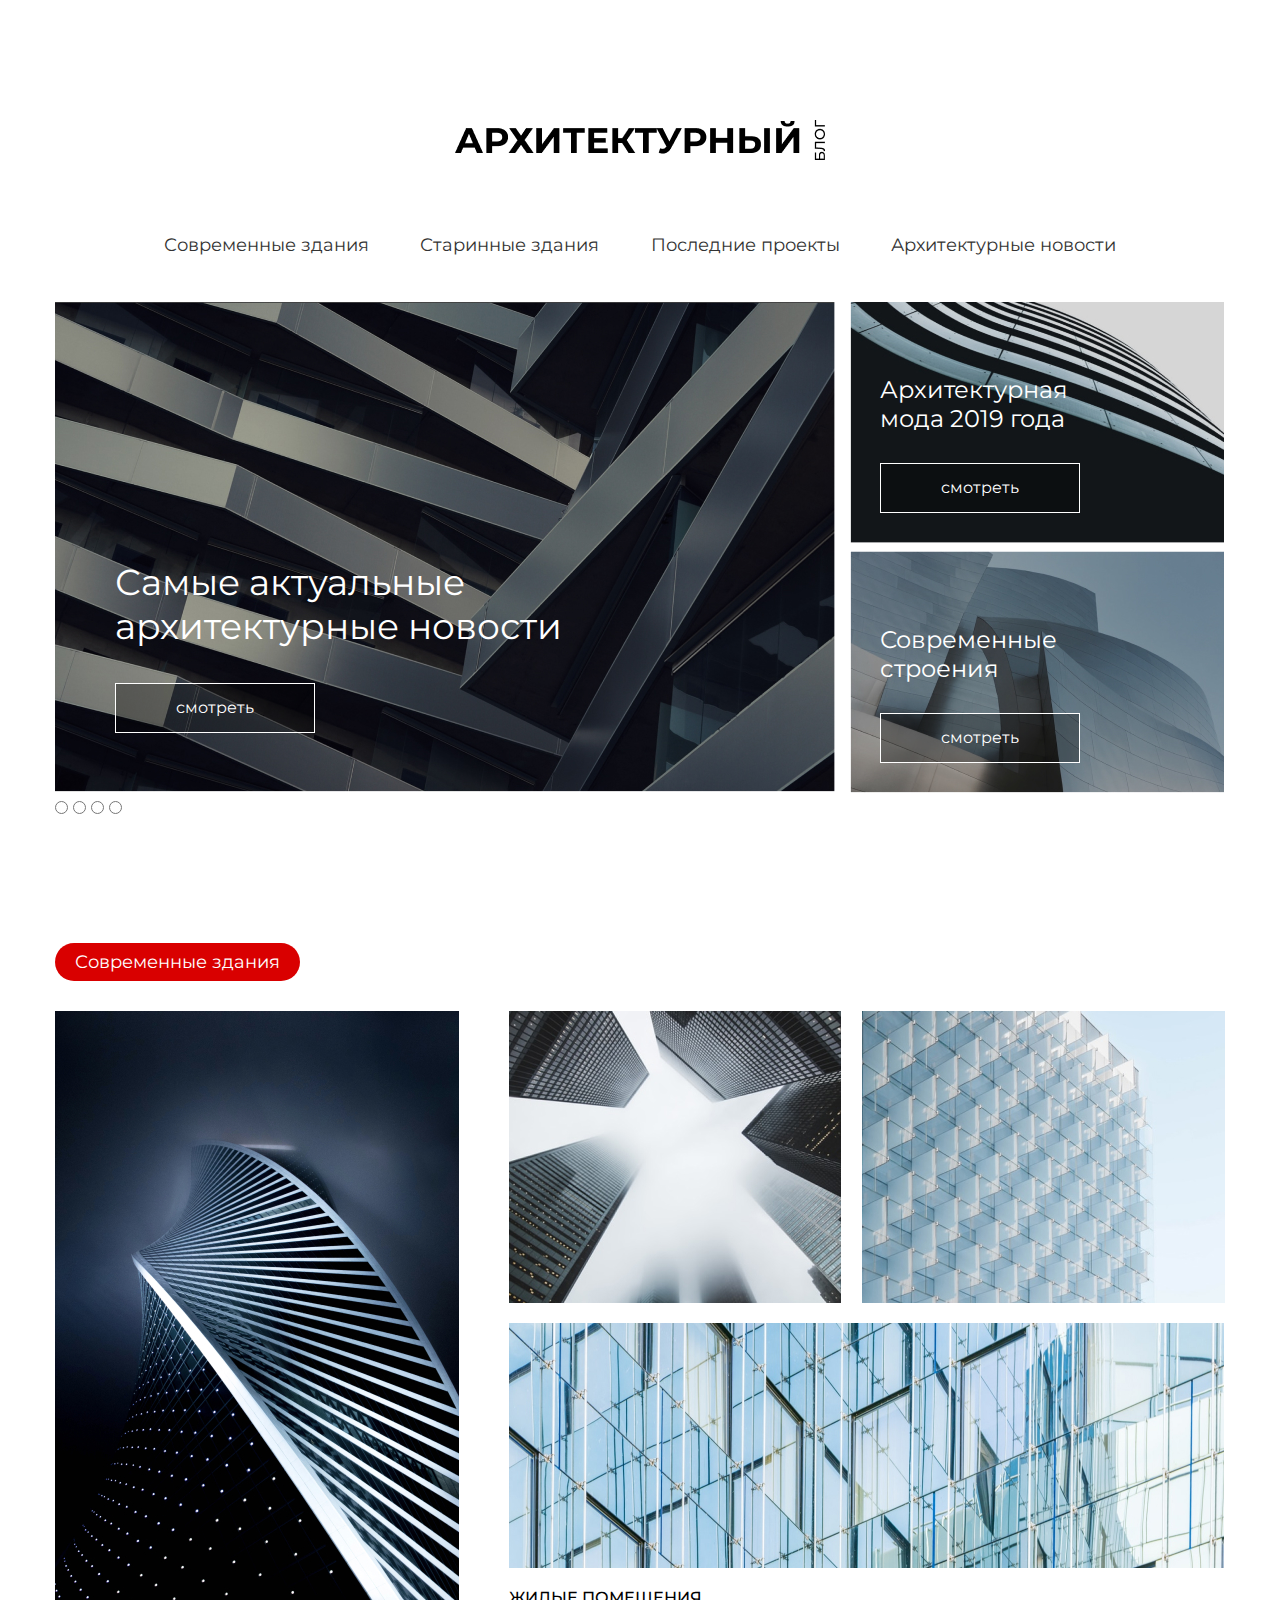
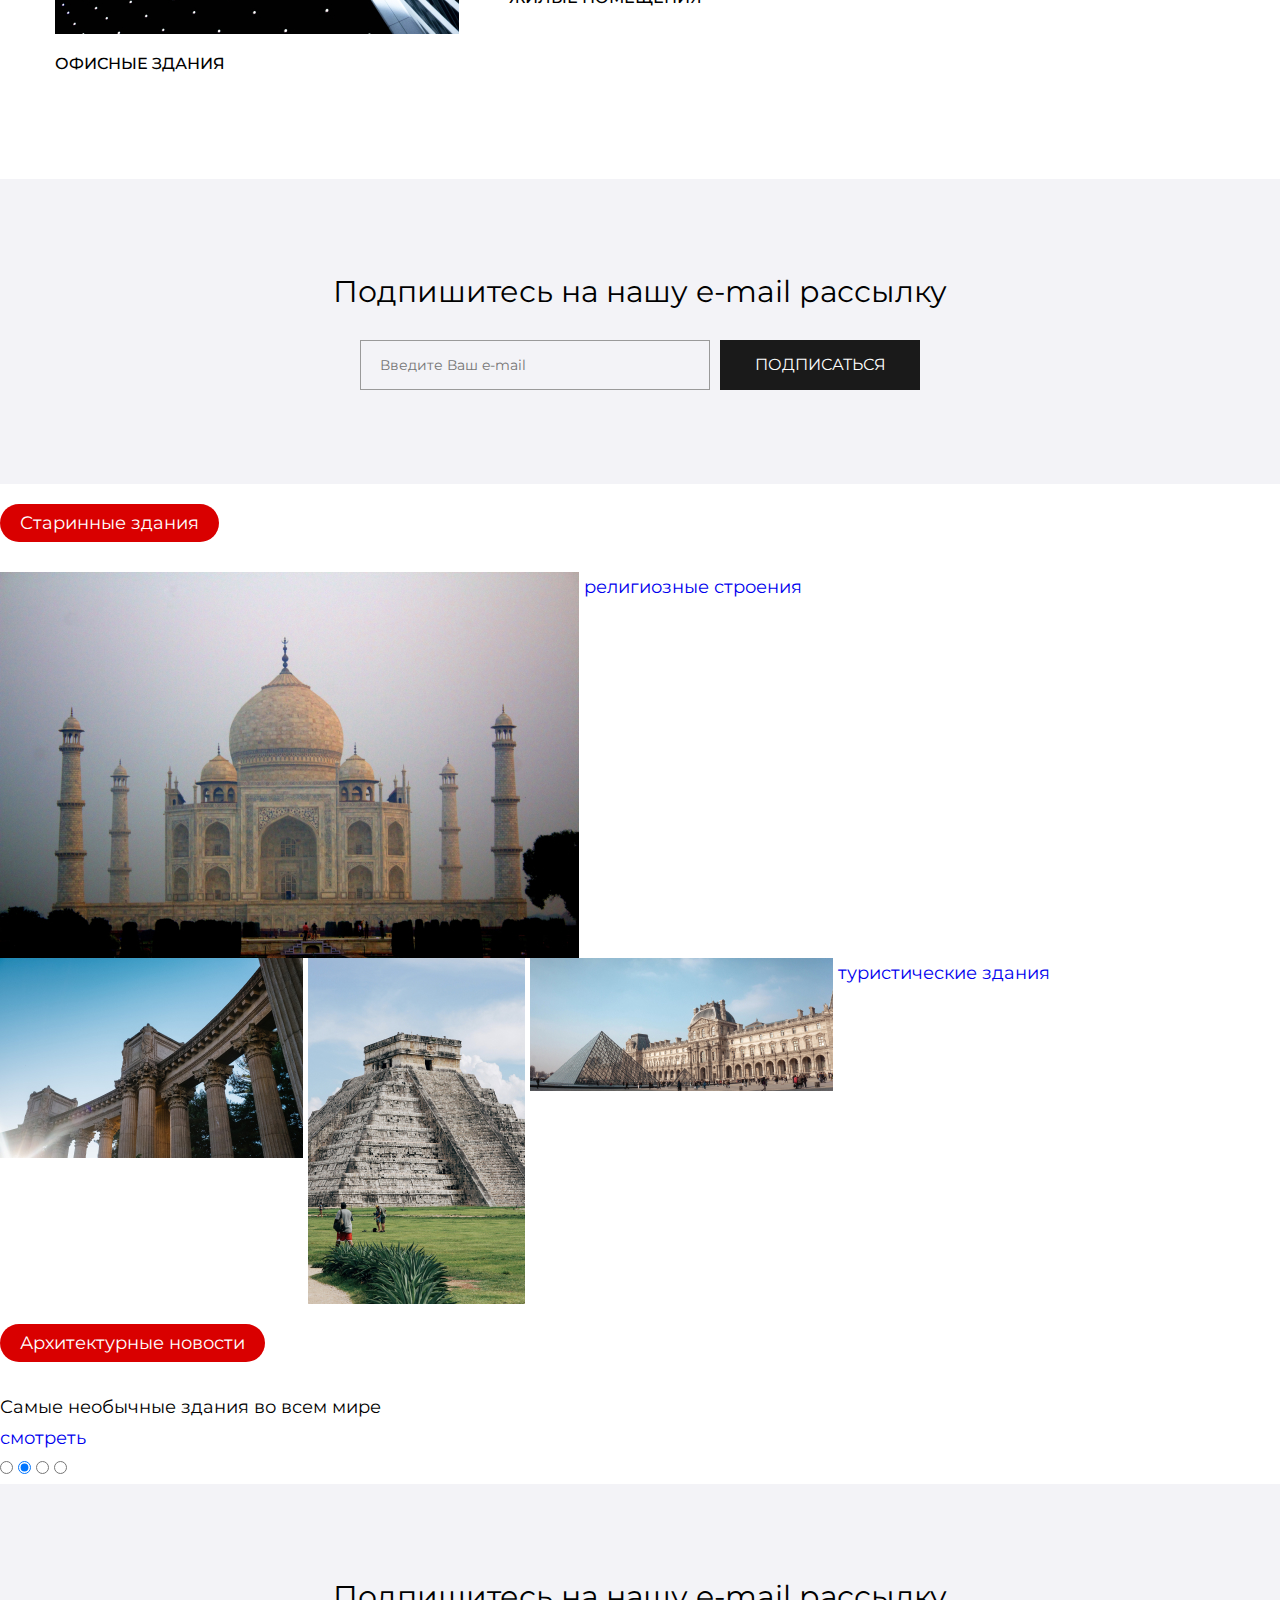
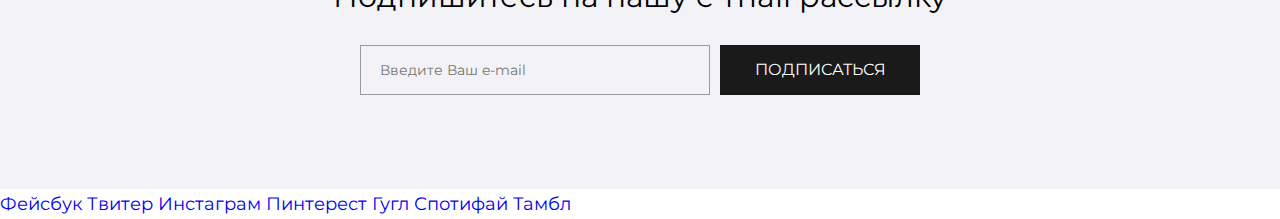
==== index.html @ 6c409c07 "Начало верстки макета" ====
<!DOCTYPE html>
<html lang="ru">

<head>
  <meta charset="UTF-8">
  <meta name="viewport" content="width=device-width, initial-scale=1.0">
  <link rel="stylesheet" href="css/style.css">
  <title>Архитектурный блог</title>
</head>

<body>
  <header class="page-header">
<div class="container1">
  <div class="page-header__rows">
    <a href="index.html" class="logo">
      <img src="img/main/Vector.png" width="370" height="40" alt="Логотип">
    </a>
    <nav class="main-nav">
      <ul class="main-nav__list">
        <li class="main-nav__item"><a href="#">Современные здания</a></li>
        <li class="main-nav__item"><a href="#">Старинные здания</a></li>
        <li class="main-nav__item"><a href="#">Последние проекты</a></li>
        <li class="main-nav__item"><a href="architect_news.html">Архитектурные новости</a></li>
      </ul>
    </nav>
  </div>
</div>  </header>

  <main>
    <h1 class="visually-hidden">Архитектурный блог</h1>
    <section class="introduction">
      <div class="container2">
        <h2 class="visually-hidden">Введение</h2>
        <div class="intr__row">
          <div class="intr-content__big">
            <img src="img/main/Bitmap.jpg" alt="Здание">
            <p>Самые актуальные архитектурные новости</p>
            <a href="#" class="btn">смотреть</a>
          </div>
          <div class="intr-content__small">
            <div class="intr-content__item">
              <img src="img/main/Bitmap (1).jpg" alt="Здание">
              <p>Архитектурная мода 2019 года</p>
              <a href="#" class="btn">смотреть</a>
            </div>
            <div class="intr-content__item">
              <img src="img/main/Bitmap (2).jpg" alt="Здание">
              <p>Современные строения </p>
              <a href="#" class="btn">смотреть</a>
            </div>
          </div>
        </div>
        <div class="slider">
          <input type="radio" name="point" id="slide1">
          <input type="radio" name="point" id="slide2" checked>
          <input type="radio" name="point" id="slide3">
          <input type="radio" name="point" id="slide4">
        </div>
      </div>
    </section>

    <section class="Modern-buildings">
      <div class="container2">
        <h2 class="red-heading">Современные здания</h2>
        <div class="Modern-buildings__row">
          <div class="Modern-buildings__office">
            <img src="img/main/sasha-yudaev-FOYsU4uQqqM-unsplash 1.jpg" alt="Здание">
            <a href="#">офисные здания</a>
          </div>
          <div class="Modern-buildings__residential">
            <div class="Modern-buildings__top">
              <img src="img/main/yann-allegre-v1jO6pN45_4-unsplash 1.jpg" alt="Здание">
              <img src="img/main/jude-beck-sPuSvj2g_C8-unsplash 1.jpg" alt="Здание">
            </div>
            <div class="Modern-buildings__bottom">
              <img src="img/main/mark-boss-Xf2kJBZ2aJA-unsplash 1.jpg" alt="Здание">
              <a href="#">жилые помещения</a>
            </div>
          </div>
        </div>
      </div>
    </section>

<section class="form-mailing">
  <form class="form" id="form" action="#">
    <h2 class="visually-hidden">Форма подписки</h2>
    <div class="form__group">
      <label for="formEmail" class="form__label">Подпишитесь на нашу e-mail рассылку</label>
      <input id="formEmail" type="text" name="email" class="form__input" placeholder="Введите Ваш e-mail">
      <button class="form__button" type="submit">подписаться</button>
    </div>
  </form>
</section>

    <section class="Old-build">
      <h2 class="red-heading">Старинные здания</h2>
      <div class="office-build">
        <img src="img/main/krishna-moorthy-d-SPvxAdwoUzw-unsplash 1.jpg" width="579" height="386" alt="Здание">
        <a href="#">религиозные строения</a>
      </div>
      <div class="residential">
        <img src="img/main/ashim-d-silva-_4HhZOUEwmw-unsplash 1.jpg" width="303" height="200" alt="Здание">
        <img src="img/main/filip-gielda-VPavA7BBxK0-unsplash 1.jpg" width="217" height="346" alt="Здание">
        <img src="img/main/yeo-khee-hyZ8ln856Ag-unsplash 1.jpg" width="303" height="133" alt="Здание">
        <a href="#">туристические здания</a>
      </div>
    </section>

    <section class="news">
      <h2 class="red-heading">Архитектурные новости</h2>
      <div>
        <p>Самые необычные здания <span>во всем мире</span></p>
        <a href="#">смотреть</a>
      </div>
      <div class="slider">
        <input type="radio" name="point" id="slide1">
        <input type="radio" name="point" id="slide2" checked>
        <input type="radio" name="point" id="slide3">
        <input type="radio" name="point" id="slide4">
      </div>
    </section>

<section class="form-mailing">
  <form class="form" id="form" action="#">
    <h2 class="visually-hidden">Форма подписки</h2>
    <div class="form__group">
      <label for="formEmail" class="form__label">Подпишитесь на нашу e-mail рассылку</label>
      <input id="formEmail" type="text" name="email" class="form__input" placeholder="Введите Ваш e-mail">
      <button class="form__button" type="submit">подписаться</button>
    </div>
  </form>
</section>
  </main>

    <footer>
      <div class="footer-social">
        <a class="social-btn social-btn-in" href="#">Фейсбук</a>
        <a class="social-btn social-btn-fb" href="#">Твитер</a>
        <a class="social-btn social-btn-vk" href="#">Инстаграм</a>
        <a class="social-btn social-btn-in" href="#">Пинтерест</a>
        <a class="social-btn social-btn-fb" href="#">Гугл</a>
        <a class="social-btn social-btn-vk" href="#">Спотифай</a>
        <a class="social-btn social-btn-in" href="#">Тамбл</a>
      </div>
    </footer></body>

</html>
---- css/style.css ----
@import url("https://fonts.googleapis.com/css2?family=Montserrat:wght@300;400;500;600;700&display=swap");
* {
  padding: 0;
  margin: 0;
  border: 0; }

*, *:before, *:after {
  -webkit-box-sizing: border-box;
  box-sizing: border-box; }

:focus, :active {
  outline: none; }

a:focus, a:active {
  outline: none; }

nav, footer, header, aside {
  display: block; }

html, body {
  height: 100%;
  width: 100%;
  font-size: 100%;
  line-height: 1;
  font-size: 14px;
  -ms-text-size-adjust: 100%;
  -moz-text-size-adjust: 100%;
  -webkit-text-size-adjust: 100%; }

input, button, textarea {
  font-family: inherit; }

input::-ms-clear {
  display: none; }

button {
  cursor: pointer; }

button::-moz-focus-inner {
  padding: 0;
  border: 0; }

a, a:visited {
  text-decoration: none; }

a:hover {
  text-decoration: none; }

ul li {
  list-style: none; }

img {
  vertical-align: top; }

h1, h2, h3, h4, h5, h6 {
  font-size: inherit;
  font-weight: 400; }

body {
  min-width: 1220px;
  font-size: 18px;
  line-height: 170%;
  font-family: "Montserrat", sans-serif;
  color: #000; }

.container1 {
  width: 952px;
  margin: 0 auto; }

.container2 {
  width: 1170px;
  margin: 0 auto; }

.visually-hidden {
  position: absolute;
  width: 1px;
  height: 1px;
  margin: -1px;
  padding: 0;
  overflow: hidden;
  border: 0;
  clip: rect(0 0 0 0); }

.btn {
  display: -webkit-box;
  display: -ms-flexbox;
  display: flex;
  text-align: center;
  -webkit-box-pack: center;
      -ms-flex-pack: center;
          justify-content: center;
  -webkit-box-align: center;
      -ms-flex-align: center;
          align-items: center;
  font-size: 16px;
  font-weight: 400;
  line-height: 19.5px;
  border: 1px solid white;
  height: 50px;
  width: 200px;
  background-color: rgba(0, 0, 0, 0.3);
  color: white;
  -webkit-transition: 0.2s;
  transition: 0.2s; }

.btn:hover {
  background-color: rgba(0, 0, 0, 0.8);
  font-size: 17px; }

.red-heading {
  display: -webkit-inline-box;
  display: -ms-inline-flexbox;
  display: inline-flex;
  text-align: center;
  -webkit-box-pack: center;
      -ms-flex-pack: center;
          justify-content: center;
  -webkit-box-align: center;
      -ms-flex-align: center;
          align-items: center;
  padding: 0 20px 0 20px;
  margin: 20px 0 30px 0;
  border-radius: 19px;
  height: 38px;
  min-width: 200px;
  background-color: #d90000;
  font-size: 18px;
  line-height: 22px;
  color: #fff; }

.page-header {
  padding: 120px 0 40px 0; }
  .page-header .page-header__rows {
    display: -webkit-box;
    display: -ms-flexbox;
    display: flex;
    -webkit-box-orient: vertical;
    -webkit-box-direction: normal;
        -ms-flex-direction: column;
            flex-direction: column; }
  .page-header .logo {
    -ms-flex-item-align: center;
        -ms-grid-row-align: center;
        align-self: center;
    margin: 0 0 70px 0; }
  .page-header .main-nav__list {
    display: -webkit-box;
    display: -ms-flexbox;
    display: flex;
    -webkit-box-pack: justify;
        -ms-flex-pack: justify;
            justify-content: space-between;
    -ms-flex-wrap: wrap;
        flex-wrap: wrap; }
  .page-header .main-nav__item {
    border-bottom: 1px solid white; }
    .page-header .main-nav__item a {
      font-size: 18px;
      line-height: 22px;
      font-weight: 400;
      color: #333; }
    .page-header .main-nav__item:hover {
      border-bottom: 1px solid red; }

.introduction {
  padding: 0 0 100px 0; }
  .introduction .intr__row {
    display: -webkit-box;
    display: -ms-flexbox;
    display: flex;
    -webkit-box-pack: justify;
        -ms-flex-pack: justify;
            justify-content: space-between; }
  .introduction .intr-content__big {
    position: relative; }
    .introduction .intr-content__big a,
    .introduction .intr-content__big p {
      position: absolute; }
    .introduction .intr-content__big p {
      max-width: 623px;
      font-size: 36px;
      line-height: 44px;
      color: white;
      bottom: 145px;
      left: 60px; }
    .introduction .intr-content__big a {
      bottom: 60px;
      left: 60px; }
  .introduction .intr-content__small .intr-content__item {
    position: relative; }
    .introduction .intr-content__small .intr-content__item a,
    .introduction .intr-content__small .intr-content__item p {
      position: absolute; }
    .introduction .intr-content__small .intr-content__item p {
      max-width: 243px;
      font-size: 24px;
      line-height: 29px;
      color: white;
      bottom: 110px;
      left: 30px; }
    .introduction .intr-content__small .intr-content__item a {
      bottom: 30px;
      left: 30px; }
  .introduction .intr-content__small .intr-content__item:first-child {
    margin-bottom: 8.3px; }

.Modern-buildings {
  padding-bottom: 100px; }
  .Modern-buildings a {
    display: inline-block;
    text-transform: uppercase;
    font-size: 16px;
    font-weight: 500;
    line-height: 19.5px;
    color: #000;
    margin-top: 20px; }
  .Modern-buildings a:hover {
    border-bottom: 1px solid red; }
  .Modern-buildings__row {
    display: -webkit-box;
    display: -ms-flexbox;
    display: flex;
    -webkit-box-pack: justify;
        -ms-flex-pack: justify;
            justify-content: space-between; }
  .Modern-buildings__top {
    display: -webkit-box;
    display: -ms-flexbox;
    display: flex;
    -webkit-box-pack: justify;
        -ms-flex-pack: justify;
            justify-content: space-between;
    margin: 0 0 20px 0; }

.form-mailing {
  padding: 94px 0;
  background-color: #f3f3f7; }
  .form-mailing .form {
    max-width: 800px;
    margin: 0px auto; }
    .form-mailing .form__group {
      display: -webkit-box;
      display: -ms-flexbox;
      display: flex;
      -webkit-box-pack: center;
          -ms-flex-pack: center;
              justify-content: center;
      -ms-flex-wrap: wrap;
          flex-wrap: wrap; }
    .form-mailing .form__label {
      font-size: 30px;
      line-height: 37px;
      margin: 0 0 30px 0; }
    .form-mailing .form__input {
      border: 1px solid #9a9a9a;
      background-color: #f3f3f7;
      width: 350px;
      height: 50px;
      margin-right: 10px;
      padding: 0 0 0 19px;
      font-size: 14px;
      line-height: 20px;
      color: #9a9a9a; }
    .form-mailing .form__button {
      display: -webkit-box;
      display: -ms-flexbox;
      display: flex;
      text-align: center;
      -webkit-box-pack: center;
          -ms-flex-pack: center;
              justify-content: center;
      -webkit-box-align: center;
          -ms-flex-align: center;
              align-items: center;
      font-size: 16px;
      font-weight: 400;
      line-height: 20px;
      text-transform: uppercase;
      height: 50px;
      width: 200px;
      background-color: #1a1a1a;
      color: white;
      -webkit-transition: 0.2s;
      transition: 0.2s; }
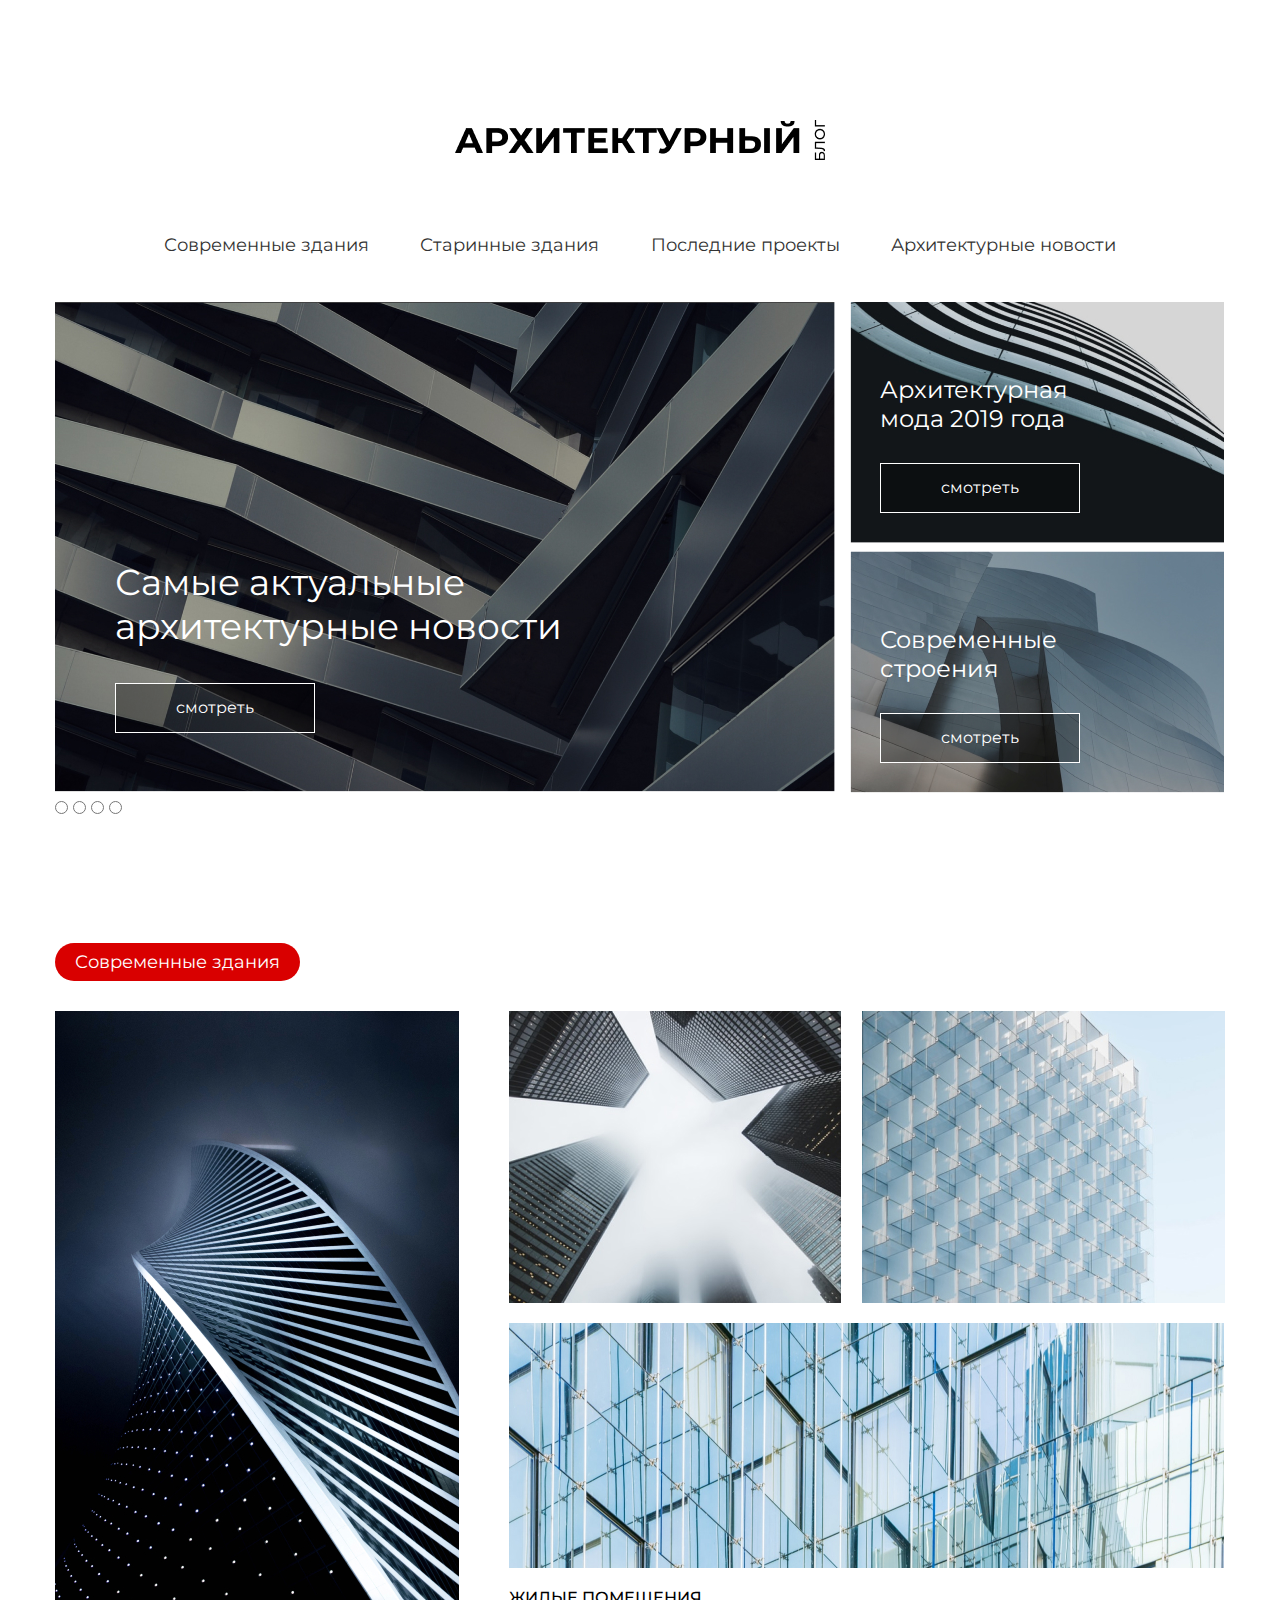
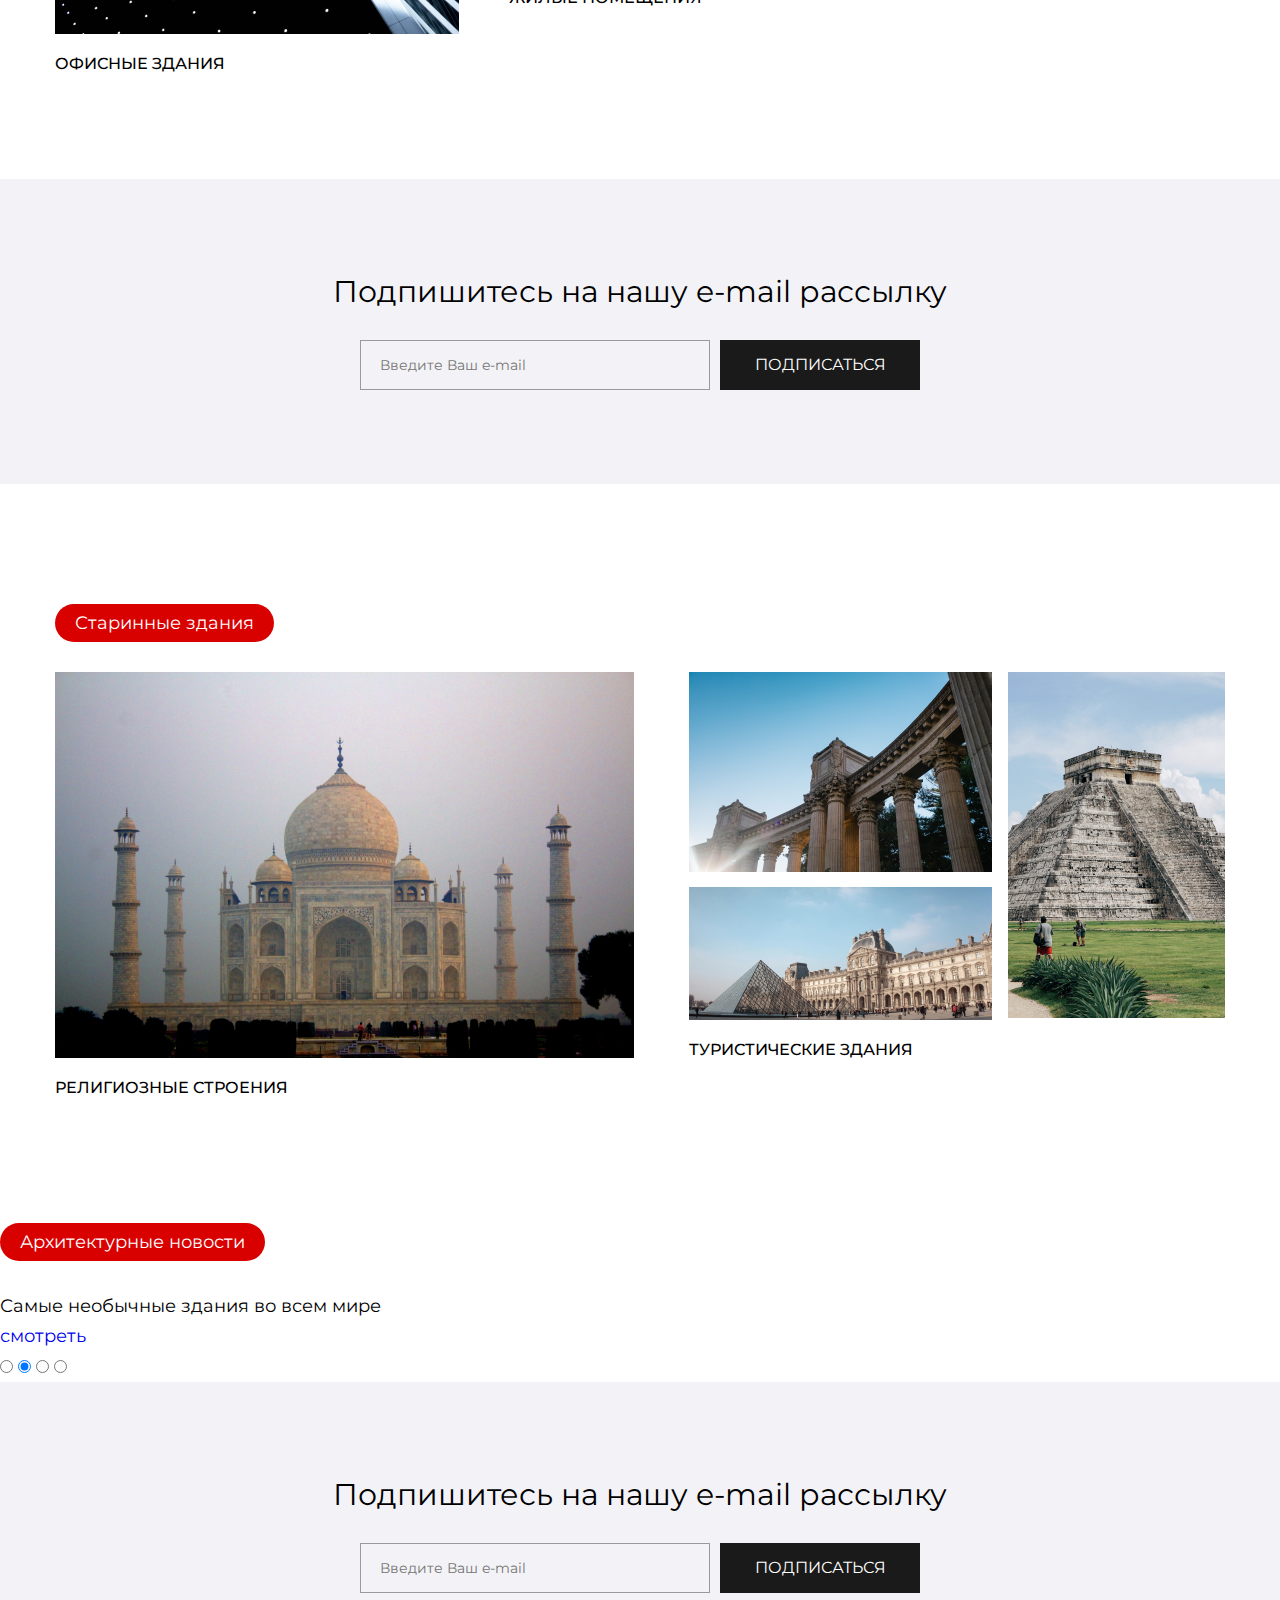
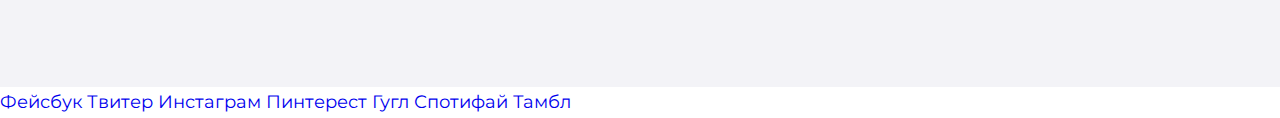
==== commit 5e039a01: "добавил стили блоку old-buildings" ====
--- a/index.html
+++ b/index.html
@@ -93,16 +93,24 @@
 </section>
 
     <section class="Old-build">
-      <h2 class="red-heading">Старинные здания</h2>
-      <div class="office-build">
-        <img src="img/main/krishna-moorthy-d-SPvxAdwoUzw-unsplash 1.jpg" width="579" height="386" alt="Здание">
-        <a href="#">религиозные строения</a>
-      </div>
-      <div class="residential">
-        <img src="img/main/ashim-d-silva-_4HhZOUEwmw-unsplash 1.jpg" width="303" height="200" alt="Здание">
-        <img src="img/main/filip-gielda-VPavA7BBxK0-unsplash 1.jpg" width="217" height="346" alt="Здание">
-        <img src="img/main/yeo-khee-hyZ8ln856Ag-unsplash 1.jpg" width="303" height="133" alt="Здание">
-        <a href="#">туристические здания</a>
+      <div class="container2">
+        <h2 class="red-heading">Старинные здания</h2>
+        <div class="Old-build__row">
+          <div class="Old-build__religious">
+            <img src="img/main/krishna-moorthy-d-SPvxAdwoUzw-unsplash 1.jpg" alt="Здание">
+            <a href="#">религиозные строения</a>
+          </div>
+          <div class="Old-build__tourist">
+            <div class="Old-build__left">
+              <img src="img/main/ashim-d-silva-_4HhZOUEwmw-unsplash 1.jpg" alt="Здание">
+              <img src="img/main/yeo-khee-hyZ8ln856Ag-unsplash 1.jpg" alt="Здание">
+              <a href="#">туристические здания</a>
+            </div>
+            <div class="Old-build__right">
+              <img src="img/main/filip-gielda-VPavA7BBxK0-unsplash 1.jpg" alt="Здание">
+            </div>
+          </div>
+        </div>
       </div>
     </section>
 
--- a/css/style.css
+++ b/css/style.css
@@ -231,6 +231,37 @@
         -ms-flex-pack: justify;
             justify-content: space-between;
     margin: 0 0 20px 0; }
+
+.Old-build {
+  padding: 100px 0 100px 0; }
+  .Old-build a {
+    display: inline-block;
+    text-transform: uppercase;
+    font-size: 16px;
+    font-weight: 500;
+    line-height: 19.5px;
+    color: #000;
+    margin-top: 20px; }
+  .Old-build a:hover {
+    border-bottom: 1px solid red; }
+  .Old-build__row {
+    display: -webkit-box;
+    display: -ms-flexbox;
+    display: flex;
+    -webkit-box-pack: justify;
+        -ms-flex-pack: justify;
+            justify-content: space-between; }
+  .Old-build__religious {
+    margin-right: 55px; }
+  .Old-build__tourist {
+    display: -webkit-box;
+    display: -ms-flexbox;
+    display: flex;
+    -webkit-box-pack: justify;
+        -ms-flex-pack: justify;
+            justify-content: space-between; }
+  .Old-build__left img:first-child {
+    margin: 0 0 15px 0; }
 
 .form-mailing {
   padding: 94px 0;
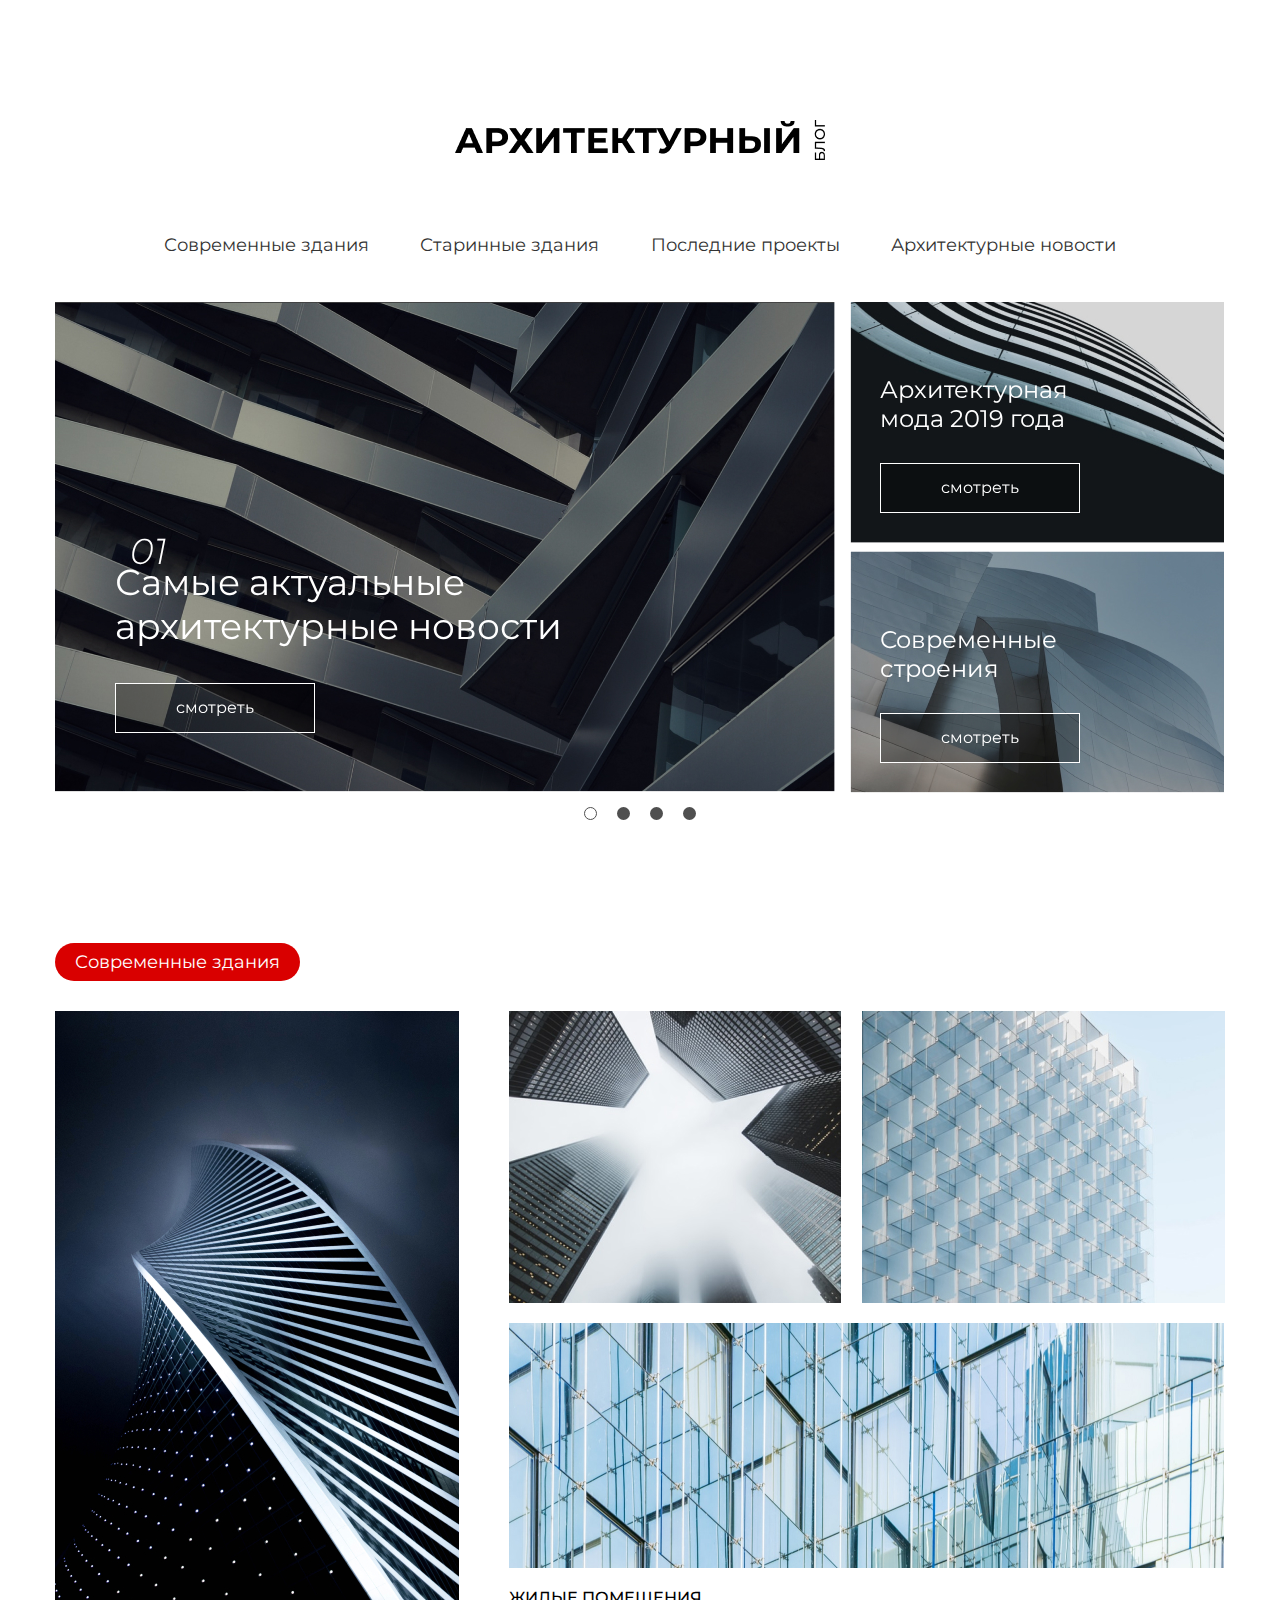
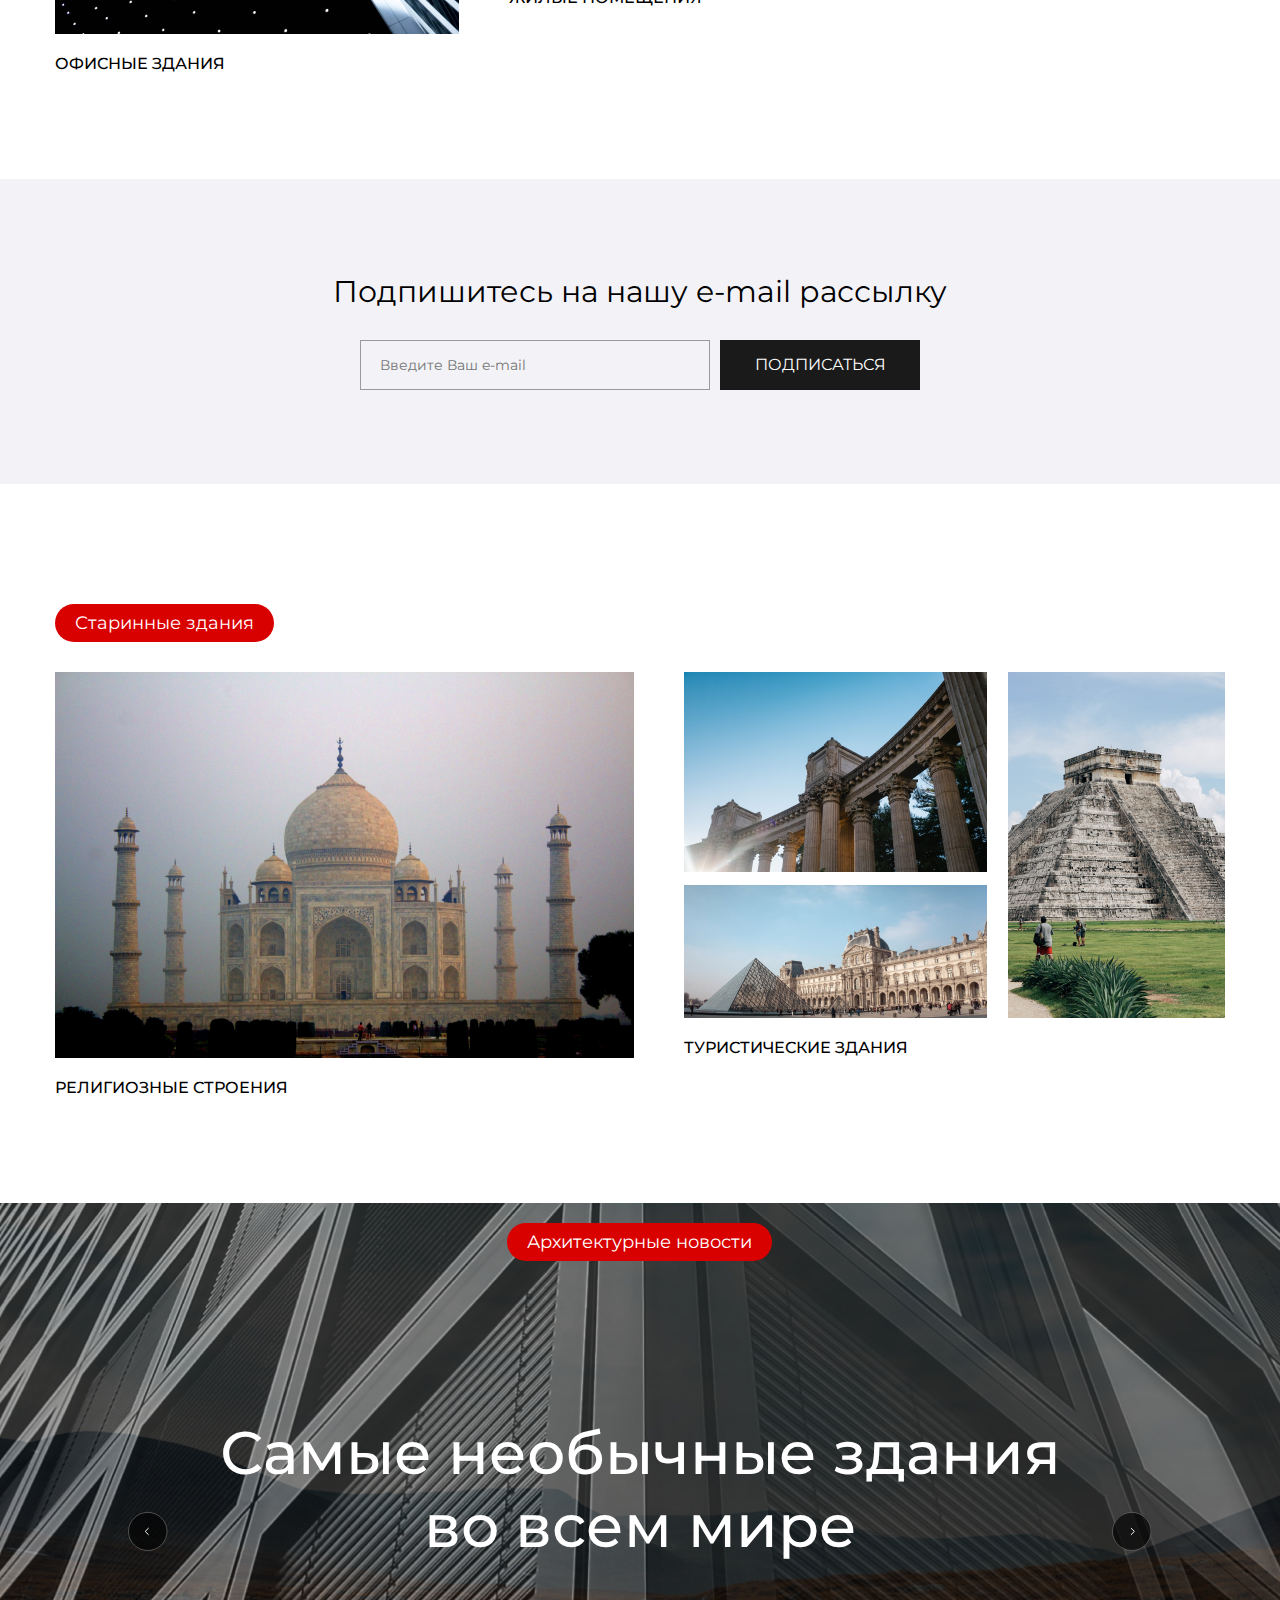
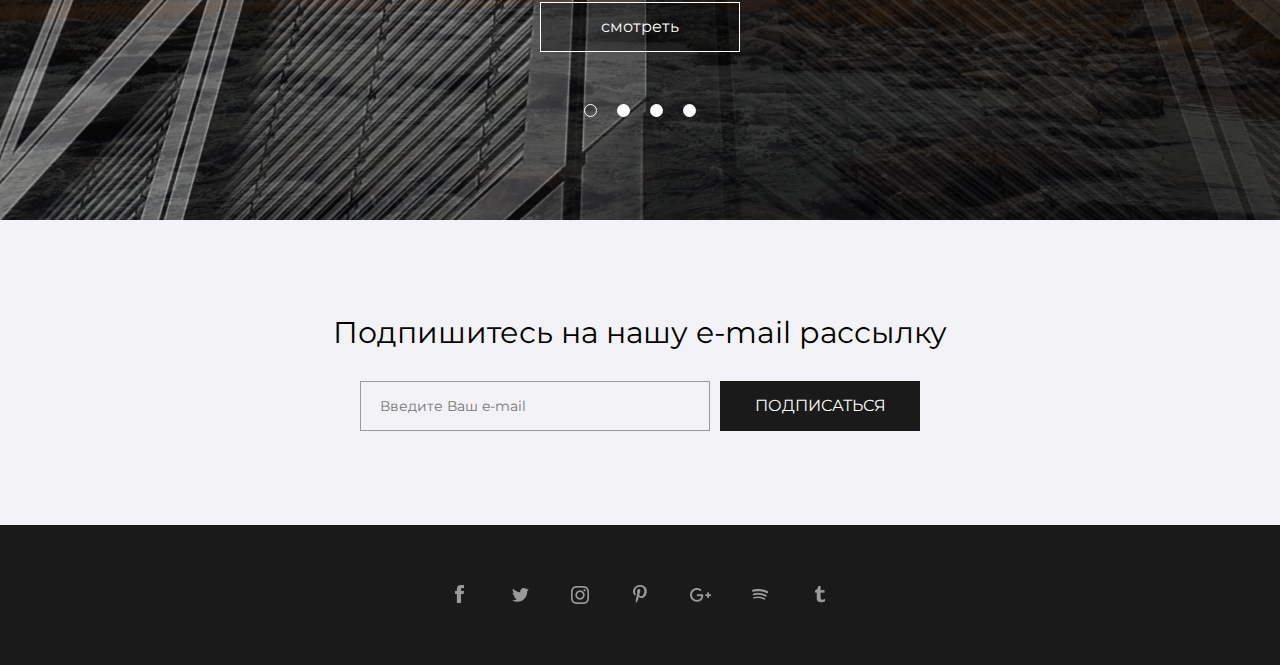
==== commit 9940b76f: "Доделал главную страницу, подключил слайдер" ====
--- a/index.html
+++ b/index.html
@@ -31,32 +31,102 @@
     <section class="introduction">
       <div class="container2">
         <h2 class="visually-hidden">Введение</h2>
-        <div class="intr__row">
-          <div class="intr-content__big">
-            <img src="img/main/Bitmap.jpg" alt="Здание">
-            <p>Самые актуальные архитектурные новости</p>
-            <a href="#" class="btn">смотреть</a>
-          </div>
-          <div class="intr-content__small">
-            <div class="intr-content__item">
-              <img src="img/main/Bitmap (1).jpg" alt="Здание">
-              <p>Архитектурная мода 2019 года</p>
-              <a href="#" class="btn">смотреть</a>
-            </div>
-            <div class="intr-content__item">
-              <img src="img/main/Bitmap (2).jpg" alt="Здание">
-              <p>Современные строения </p>
-              <a href="#" class="btn">смотреть</a>
-            </div>
-          </div>
-        </div>
+
         <div class="slider">
-          <input type="radio" name="point" id="slide1">
-          <input type="radio" name="point" id="slide2" checked>
-          <input type="radio" name="point" id="slide3">
-          <input type="radio" name="point" id="slide4">
-        </div>
-      </div>
+          <div class="slider__item">
+            <div class="intr__row">
+              <div class="intr-content__big">
+                <img src="img/main/Bitmap.jpg" alt="Здание">
+                <p class="intr-content__number">01</p>
+                <p>Самые актуальные архитектурные новости</p>
+                <a href="#" class="btn">смотреть</a>
+              </div>
+              <div class="intr-content__small">
+                <div class="intr-content__item">
+                  <img src="img/main/Bitmap (1).jpg" alt="Здание">
+                  <p>Архитектурная мода 2019 года</p>
+                  <a href="#" class="btn">смотреть</a>
+                </div>
+                <div class="intr-content__item">
+                  <img src="img/main/Bitmap (2).jpg" alt="Здание">
+                  <p>Современные строения </p>
+                  <a href="#" class="btn">смотреть</a>
+                </div>
+              </div>
+            </div>
+          </div>
+
+          <div class="slider__item">
+            <div class="intr__row">
+              <div class="intr-content__big">
+                <img src="img/main/Bitmap.jpg" alt="Здание">
+                <p class="intr-content__number">02</p>
+                <p>Самые актуальные архитектурные новости</p>
+                <a href="#" class="btn">смотреть</a>
+              </div>
+              <div class="intr-content__small">
+                <div class="intr-content__item">
+                  <img src="img/main/Bitmap (1).jpg" alt="Здание">
+                  <p>Архитектурная мода 2019 года</p>
+                  <a href="#" class="btn">смотреть</a>
+                </div>
+                <div class="intr-content__item">
+                  <img src="img/main/Bitmap (2).jpg" alt="Здание">
+                  <p>Современные строения </p>
+                  <a href="#" class="btn">смотреть</a>
+                </div>
+              </div>
+            </div>
+          </div>
+
+          <div class="slider__item">
+            <div class="intr__row">
+              <div class="intr-content__big">
+                <img src="img/main/Bitmap.jpg" alt="Здание">
+                <p class="intr-content__number">03</p>
+                <p>Самые актуальные архитектурные новости</p>
+                <a href="#" class="btn">смотреть</a>
+              </div>
+              <div class="intr-content__small">
+                <div class="intr-content__item">
+                  <img src="img/main/Bitmap (1).jpg" alt="Здание">
+                  <p>Архитектурная мода 2019 года</p>
+                  <a href="#" class="btn">смотреть</a>
+                </div>
+                <div class="intr-content__item">
+                  <img src="img/main/Bitmap (2).jpg" alt="Здание">
+                  <p>Современные строения </p>
+                  <a href="#" class="btn">смотреть</a>
+                </div>
+              </div>
+            </div>
+          </div>
+
+
+          <div class="slider__item">
+            <div class="intr__row">
+              <div class="intr-content__big">
+                <img src="img/main/Bitmap.jpg" alt="Здание">
+                <p class="intr-content__number">04</p>
+                <p>Самые актуальные архитектурные новости</p>
+                <a href="#" class="btn">смотреть</a>
+              </div>
+              <div class="intr-content__small">
+                <div class="intr-content__item">
+                  <img src="img/main/Bitmap (1).jpg" alt="Здание">
+                  <p>Архитектурная мода 2019 года</p>
+                  <a href="#" class="btn">смотреть</a>
+                </div>
+                <div class="intr-content__item">
+                  <img src="img/main/Bitmap (2).jpg" alt="Здание">
+                  <p>Современные строения </p>
+                  <a href="#" class="btn">смотреть</a>
+                </div>
+              </div>
+            </div>
+          </div>
+
+        </div>
     </section>
 
     <section class="Modern-buildings">
@@ -116,16 +186,33 @@
 
     <section class="news">
       <h2 class="red-heading">Архитектурные новости</h2>
-      <div>
-        <p>Самые необычные здания <span>во всем мире</span></p>
-        <a href="#">смотреть</a>
+
+      <div class="slider1">
+        <div class="slider__item">
+          <img src="img/main/Bitmap (3).jpg" alt="здание">
+          <p>Самые необычные здания <span>во всем мире</span></p>
+          <a class="btn" href="#">смотреть</a>
+        </div>
+
+        <div class="slider__item">
+          <img src="img/main/2.jpg" alt="здание">
+          <p>Самые необычные здания <span>во всем мире</span></p>
+          <a class="btn" href="#">смотреть</a>
+        </div>
+
+        <div class="slider__item">
+          <img src="img/main/3.jpg" alt="здание">
+          <p>Самые необычные здания <span>во всем мире</span></p>
+          <a class="btn" href="#">смотреть</a>
+        </div>
+
+        <div class="slider__item">
+          <img src="img/main/4.jpg" alt="здание">
+          <p>Самые необычные здания <span>во всем мире</span></p>
+          <a class="btn" href="#">смотреть</a>
+        </div>
       </div>
-      <div class="slider">
-        <input type="radio" name="point" id="slide1">
-        <input type="radio" name="point" id="slide2" checked>
-        <input type="radio" name="point" id="slide3">
-        <input type="radio" name="point" id="slide4">
-      </div>
+
     </section>
 
 <section class="form-mailing">
@@ -140,16 +227,22 @@
 </section>
   </main>
 
-    <footer>
-      <div class="footer-social">
-        <a class="social-btn social-btn-in" href="#">Фейсбук</a>
-        <a class="social-btn social-btn-fb" href="#">Твитер</a>
-        <a class="social-btn social-btn-vk" href="#">Инстаграм</a>
-        <a class="social-btn social-btn-in" href="#">Пинтерест</a>
-        <a class="social-btn social-btn-fb" href="#">Гугл</a>
-        <a class="social-btn social-btn-vk" href="#">Спотифай</a>
-        <a class="social-btn social-btn-in" href="#">Тамбл</a>
-      </div>
-    </footer></body>
+<footer class="footer">
+  <div class="footer__container">
+    <div class="footer__row">
+      <a class="social-btn-fb social-btn" href="#">Фейсбук</a>
+      <a class="social-btn-tv social-btn" href="#">Твитер</a>
+      <a class="social-btn-in social-btn" href="#">Инстаграм</a>
+      <a class="social-btn-p social-btn" href="#">Пинтерест</a>
+      <a class="social-btn-go social-btn" href="#">Гугл</a>
+      <a class="social-btn-hy social-btn" href="#">Спотифай</a>
+      <a class="social-btn-t social-btn" href="#">Тамбл</a>
+    </div>
+  </div>
+</footer>
+  <script src="https://code.jquery.com/jquery-3.6.0.min.js"></script>
+  <script src="js/slick.min.js"></script>
+  <script src="js/script.js"></script>
+</body>
 
 </html>--- a/css/style.css
+++ b/css/style.css
@@ -1,4 +1,5 @@
-@import url("https://fonts.googleapis.com/css2?family=Montserrat:wght@300;400;500;600;700&display=swap");
+@charset "UTF-8";
+@import url("https://fonts.googleapis.com/css2?family=Montserrat:ital,wght@0,300;0,400;0,500;0,600;0,700;1,300&display=swap");
 * {
   padding: 0;
   margin: 0;
@@ -58,6 +59,7 @@
 
 body {
   min-width: 1220px;
+  height: 100%;
   font-size: 18px;
   line-height: 170%;
   font-family: "Montserrat", sans-serif;
@@ -161,107 +163,6 @@
       color: #333; }
     .page-header .main-nav__item:hover {
       border-bottom: 1px solid red; }
-
-.introduction {
-  padding: 0 0 100px 0; }
-  .introduction .intr__row {
-    display: -webkit-box;
-    display: -ms-flexbox;
-    display: flex;
-    -webkit-box-pack: justify;
-        -ms-flex-pack: justify;
-            justify-content: space-between; }
-  .introduction .intr-content__big {
-    position: relative; }
-    .introduction .intr-content__big a,
-    .introduction .intr-content__big p {
-      position: absolute; }
-    .introduction .intr-content__big p {
-      max-width: 623px;
-      font-size: 36px;
-      line-height: 44px;
-      color: white;
-      bottom: 145px;
-      left: 60px; }
-    .introduction .intr-content__big a {
-      bottom: 60px;
-      left: 60px; }
-  .introduction .intr-content__small .intr-content__item {
-    position: relative; }
-    .introduction .intr-content__small .intr-content__item a,
-    .introduction .intr-content__small .intr-content__item p {
-      position: absolute; }
-    .introduction .intr-content__small .intr-content__item p {
-      max-width: 243px;
-      font-size: 24px;
-      line-height: 29px;
-      color: white;
-      bottom: 110px;
-      left: 30px; }
-    .introduction .intr-content__small .intr-content__item a {
-      bottom: 30px;
-      left: 30px; }
-  .introduction .intr-content__small .intr-content__item:first-child {
-    margin-bottom: 8.3px; }
-
-.Modern-buildings {
-  padding-bottom: 100px; }
-  .Modern-buildings a {
-    display: inline-block;
-    text-transform: uppercase;
-    font-size: 16px;
-    font-weight: 500;
-    line-height: 19.5px;
-    color: #000;
-    margin-top: 20px; }
-  .Modern-buildings a:hover {
-    border-bottom: 1px solid red; }
-  .Modern-buildings__row {
-    display: -webkit-box;
-    display: -ms-flexbox;
-    display: flex;
-    -webkit-box-pack: justify;
-        -ms-flex-pack: justify;
-            justify-content: space-between; }
-  .Modern-buildings__top {
-    display: -webkit-box;
-    display: -ms-flexbox;
-    display: flex;
-    -webkit-box-pack: justify;
-        -ms-flex-pack: justify;
-            justify-content: space-between;
-    margin: 0 0 20px 0; }
-
-.Old-build {
-  padding: 100px 0 100px 0; }
-  .Old-build a {
-    display: inline-block;
-    text-transform: uppercase;
-    font-size: 16px;
-    font-weight: 500;
-    line-height: 19.5px;
-    color: #000;
-    margin-top: 20px; }
-  .Old-build a:hover {
-    border-bottom: 1px solid red; }
-  .Old-build__row {
-    display: -webkit-box;
-    display: -ms-flexbox;
-    display: flex;
-    -webkit-box-pack: justify;
-        -ms-flex-pack: justify;
-            justify-content: space-between; }
-  .Old-build__religious {
-    margin-right: 55px; }
-  .Old-build__tourist {
-    display: -webkit-box;
-    display: -ms-flexbox;
-    display: flex;
-    -webkit-box-pack: justify;
-        -ms-flex-pack: justify;
-            justify-content: space-between; }
-  .Old-build__left img:first-child {
-    margin: 0 0 15px 0; }
 
 .form-mailing {
   padding: 94px 0;
@@ -313,3 +214,270 @@
       color: white;
       -webkit-transition: 0.2s;
       transition: 0.2s; }
+
+.footer {
+  height: 140px;
+  background-color: #1A1A1A;
+  padding: 50px 0; }
+  .footer .footer__container {
+    width: 400px;
+    height: 40px;
+    margin: 0 auto; }
+  .footer .footer__row {
+    width: 400px;
+    display: -webkit-box;
+    display: -ms-flexbox;
+    display: flex;
+    -webkit-box-pack: justify;
+        -ms-flex-pack: justify;
+            justify-content: space-between; }
+  .footer .social-btn {
+    font-size: 0;
+    width: 40px;
+    height: 40px; }
+  .footer .social-btn-fb {
+    background: url("../img/main/1.png") center/auto auto no-repeat; }
+  .footer .social-btn-tv {
+    background: url("../img/main/2.png") center/auto auto no-repeat; }
+  .footer .social-btn-in {
+    background: url("../img/main/3.png") center/auto auto no-repeat; }
+  .footer .social-btn-p {
+    background: url("../img/main/4.png") center/auto auto no-repeat; }
+  .footer .social-btn-go {
+    background: url("../img/main/5.png") center/auto auto no-repeat; }
+  .footer .social-btn-hy {
+    background: url("../img/main/6.png") center/auto auto no-repeat; }
+  .footer .social-btn-t {
+    background: url("../img/main/7.png") center/auto auto no-repeat; }
+
+.introduction {
+  padding: 0 0 100px 0;
+  /* Лента слайдов */ }
+  .introduction .intr__row {
+    display: -webkit-box;
+    display: -ms-flexbox;
+    display: flex;
+    -webkit-box-pack: justify;
+        -ms-flex-pack: justify;
+            justify-content: space-between; }
+  .introduction .intr-content__big {
+    position: relative; }
+    .introduction .intr-content__big a,
+    .introduction .intr-content__big p {
+      position: absolute; }
+    .introduction .intr-content__big p {
+      max-width: 623px;
+      font-size: 36px;
+      line-height: 44px;
+      color: white;
+      bottom: 145px;
+      left: 60px; }
+    .introduction .intr-content__big a {
+      bottom: 60px;
+      left: 60px; }
+    .introduction .intr-content__big .intr-content__number {
+      bottom: 220px;
+      left: 75px;
+      font-style: italic;
+      font-weight: 300; }
+  .introduction .intr-content__small .intr-content__item {
+    position: relative; }
+    .introduction .intr-content__small .intr-content__item a,
+    .introduction .intr-content__small .intr-content__item p {
+      position: absolute; }
+    .introduction .intr-content__small .intr-content__item p {
+      max-width: 243px;
+      font-size: 24px;
+      line-height: 29px;
+      color: white;
+      bottom: 110px;
+      left: 30px; }
+    .introduction .intr-content__small .intr-content__item a {
+      bottom: 30px;
+      left: 30px; }
+  .introduction .intr-content__small .intr-content__item:first-child {
+    margin-bottom: 8.3px; }
+  .introduction .slick-list {
+    overflow: hidden; }
+  .introduction .slick-track {
+    display: -webkit-box;
+    display: -ms-flexbox;
+    display: flex;
+    -webkit-box-align: start;
+        -ms-flex-align: start;
+            align-items: flex-start; }
+  .introduction .slider {
+    position: relative; }
+  .introduction .slider .slick-arrow {
+    position: absolute;
+    top: 50%;
+    z-index: 10;
+    font-size: 0; }
+  .introduction .slider .slick-arrow.slick-prev {
+    left: 0; }
+  .introduction .slider .slick-arrow.slick-next {
+    right: 0; }
+  .introduction .slider .slick-dots {
+    display: -webkit-box;
+    display: -ms-flexbox;
+    display: flex;
+    -webkit-box-align: center;
+        -ms-flex-align: center;
+            align-items: center;
+    -webkit-box-pack: center;
+        -ms-flex-pack: center;
+            justify-content: center; }
+  .introduction .slider .slick-dots li {
+    list-style: none;
+    margin: 0 10px; }
+  .introduction .slider .slick-dots li button {
+    font-size: 0;
+    width: 13px;
+    height: 13px;
+    background-color: #4F4F4F;
+    border-radius: 50%; }
+  .introduction .slider .slick-dots li.slick-active button {
+    background-color: transparent;
+    border: 1px solid #4F4F4F; }
+
+.Modern-buildings {
+  padding-bottom: 100px; }
+  .Modern-buildings a {
+    display: inline-block;
+    text-transform: uppercase;
+    font-size: 16px;
+    font-weight: 500;
+    line-height: 19.5px;
+    color: #000;
+    margin-top: 20px; }
+  .Modern-buildings a:hover {
+    border-bottom: 1px solid red; }
+  .Modern-buildings__row {
+    display: -webkit-box;
+    display: -ms-flexbox;
+    display: flex;
+    -webkit-box-pack: justify;
+        -ms-flex-pack: justify;
+            justify-content: space-between; }
+  .Modern-buildings__top {
+    display: -webkit-box;
+    display: -ms-flexbox;
+    display: flex;
+    -webkit-box-pack: justify;
+        -ms-flex-pack: justify;
+            justify-content: space-between;
+    margin: 0 0 20px 0; }
+
+.Old-build {
+  padding: 100px 0 100px 0; }
+  .Old-build a {
+    display: inline-block;
+    text-transform: uppercase;
+    font-size: 16px;
+    font-weight: 500;
+    line-height: 19.5px;
+    color: #000;
+    margin-top: 20px; }
+  .Old-build a:hover {
+    border-bottom: 1px solid red; }
+  .Old-build__row {
+    display: -webkit-box;
+    display: -ms-flexbox;
+    display: flex;
+    -webkit-box-pack: justify;
+        -ms-flex-pack: justify;
+            justify-content: space-between; }
+  .Old-build__religious {
+    margin-right: 50px; }
+  .Old-build__tourist {
+    display: -webkit-box;
+    display: -ms-flexbox;
+    display: flex;
+    -webkit-box-pack: justify;
+        -ms-flex-pack: justify;
+            justify-content: space-between; }
+  .Old-build__left img:first-child {
+    margin: 0 0 13px 0; }
+
+.news {
+  position: relative;
+  /* Лента слайдов */ }
+  .news .red-heading {
+    position: absolute;
+    z-index: 10;
+    left: calc(50% - 133px);
+    z-index: 10000; }
+  .news .slider__item {
+    position: relative;
+    height: 617px;
+    overflow: hidden; }
+    .news .slider__item a, .news .slider__item p {
+      position: absolute;
+      color: #fff; }
+    .news .slider__item a {
+      left: calc(50% - 100px);
+      bottom: 168px; }
+    .news .slider__item p {
+      width: 900px;
+      font-weight: 500;
+      line-height: 73px;
+      font-size: 60px;
+      text-align: center;
+      left: calc(50% - 450px);
+      top: 213px; }
+    .news .slider__item img {
+      width: 100%;
+      height: 100%;
+      -o-object-fit: cover;
+         object-fit: cover; }
+  .news .slick-list {
+    overflow: hidden; }
+  .news .slick-track {
+    display: -webkit-box;
+    display: -ms-flexbox;
+    display: flex;
+    -webkit-box-align: start;
+        -ms-flex-align: start;
+            align-items: flex-start; }
+  .news .slider1 {
+    position: relative; }
+  .news .slider1 .slick-arrow {
+    position: absolute;
+    top: 50%;
+    z-index: 10000;
+    font-size: 0;
+    width: 40px;
+    height: 40px; }
+  .news .slider1 .slick-arrow.slick-prev {
+    left: 10%;
+    background: url(../img/main/left.svg) 0 0/100% no-repeat; }
+  .news .slider1 .slick-arrow.slick-next {
+    right: 10%;
+    background: url(../img/main/right.svg) 0 0/100% no-repeat; }
+  .news .slider1 .slick-dots {
+    display: -webkit-box;
+    display: -ms-flexbox;
+    display: flex;
+    -webkit-box-align: center;
+        -ms-flex-align: center;
+            align-items: center;
+    -webkit-box-pack: center;
+        -ms-flex-pack: center;
+            justify-content: center;
+    width: 91px;
+    position: absolute;
+    left: calc(50% - 45.5px);
+    bottom: 100px;
+    z-index: 10000; }
+  .news .slider1 .slick-dots li {
+    list-style: none;
+    margin: 0 10px; }
+  .news .slider1 .slick-dots li button {
+    font-size: 0;
+    width: 13px;
+    height: 13px;
+    background-color: #fff;
+    border-radius: 50%; }
+  .news .slider1 .slick-dots li.slick-active button {
+    background-color: transparent;
+    border: 1px solid #fff; }
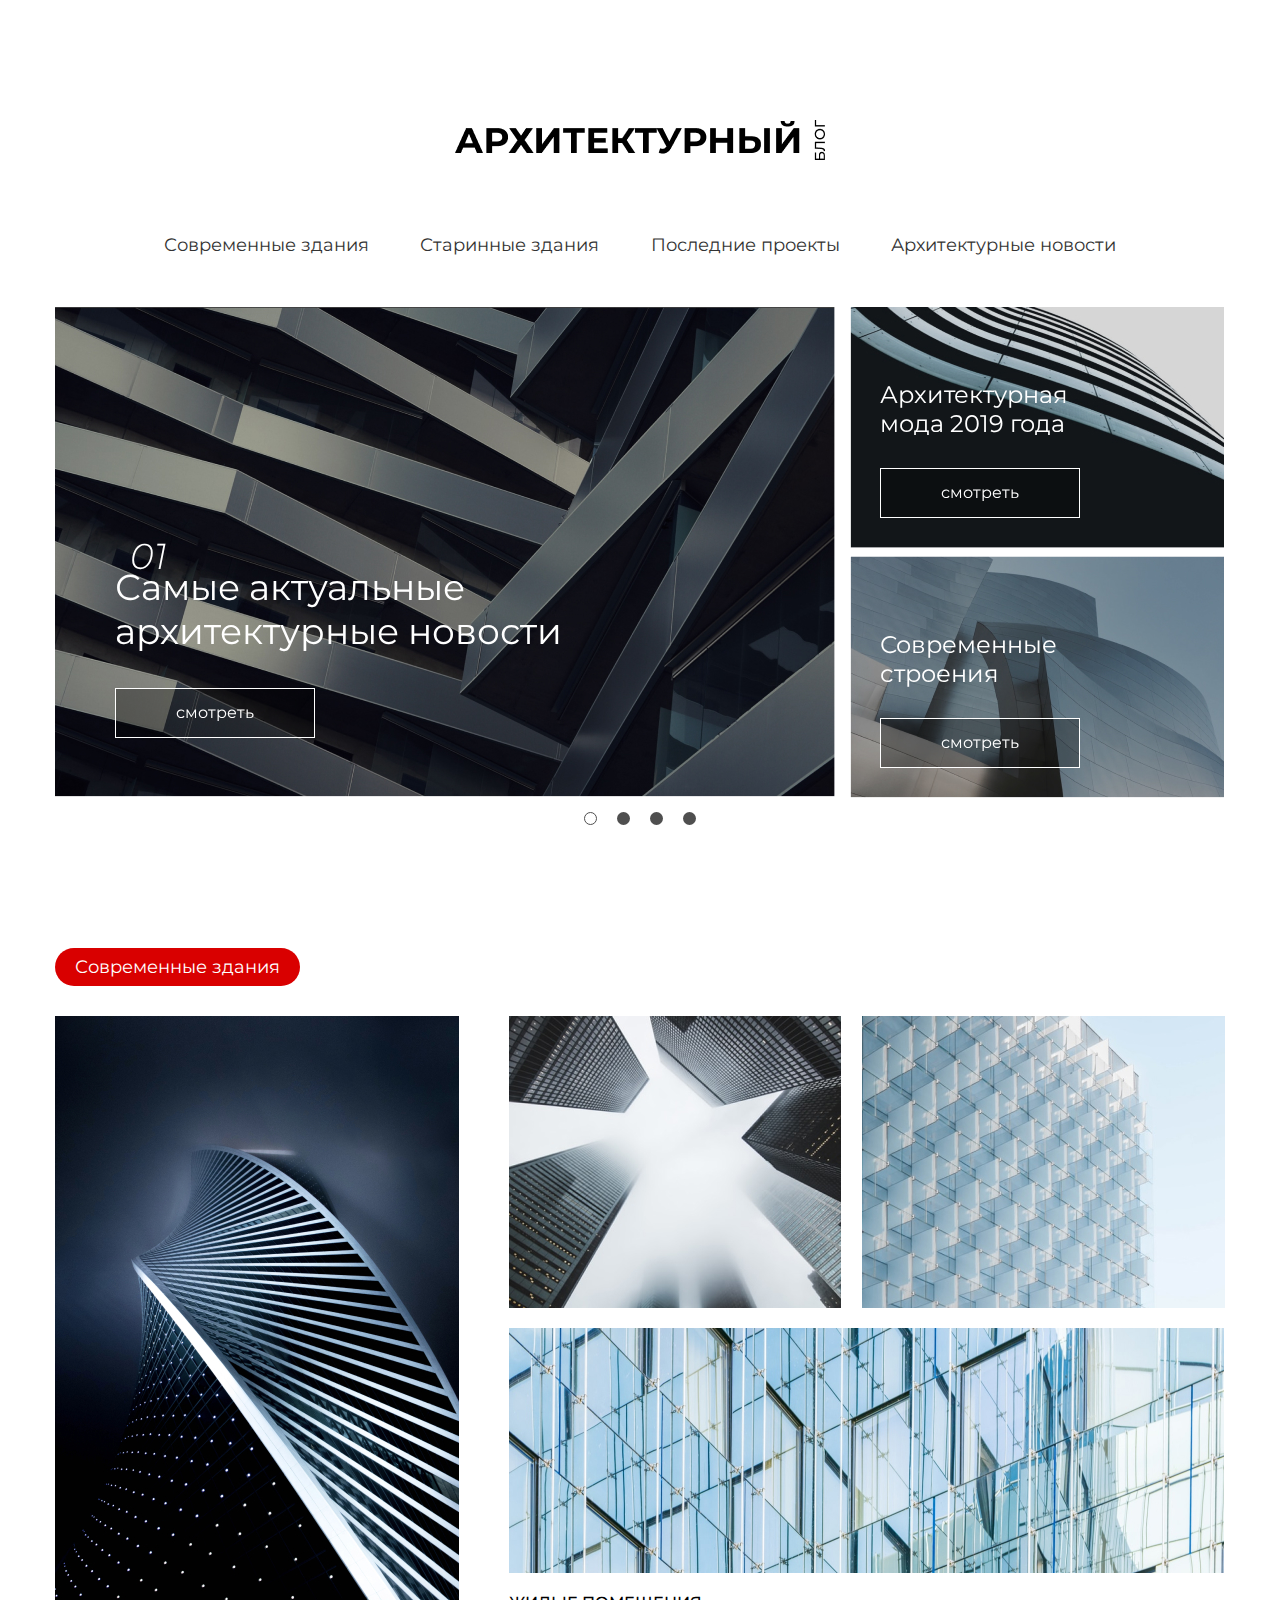
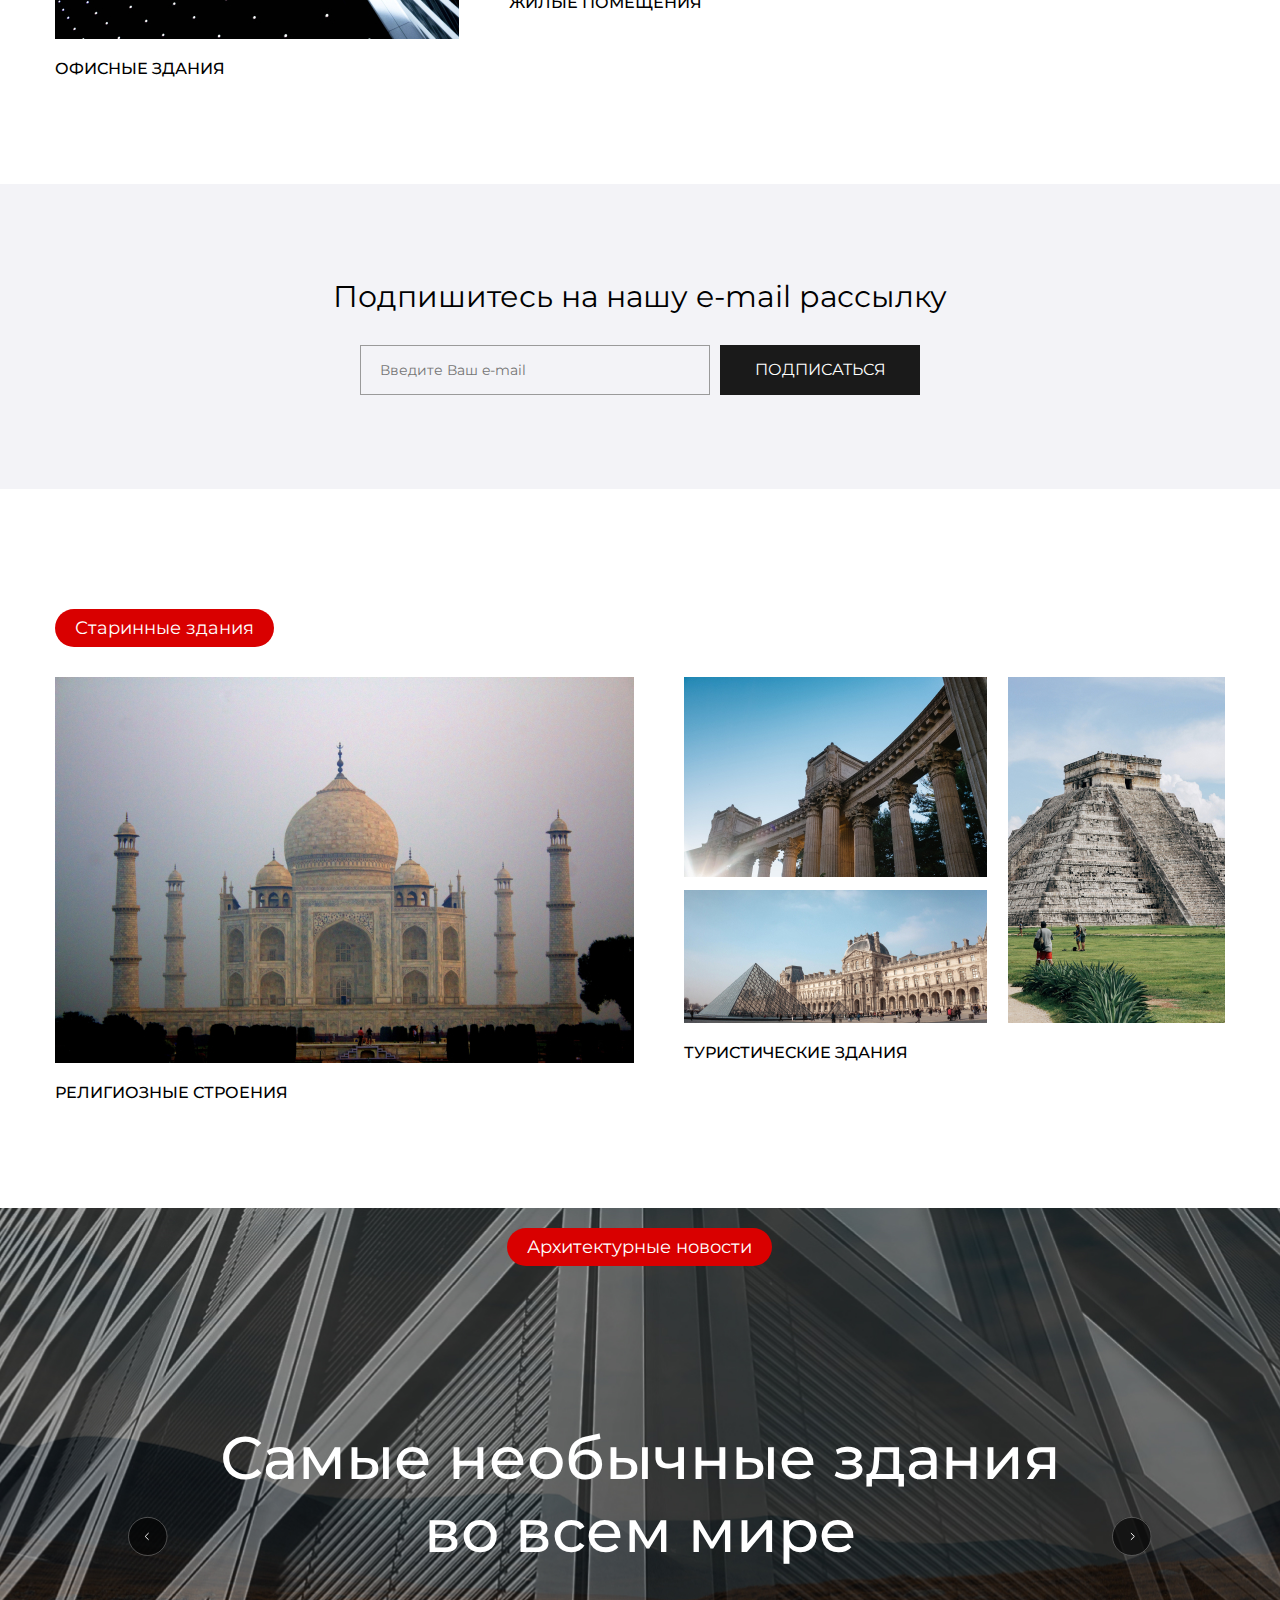
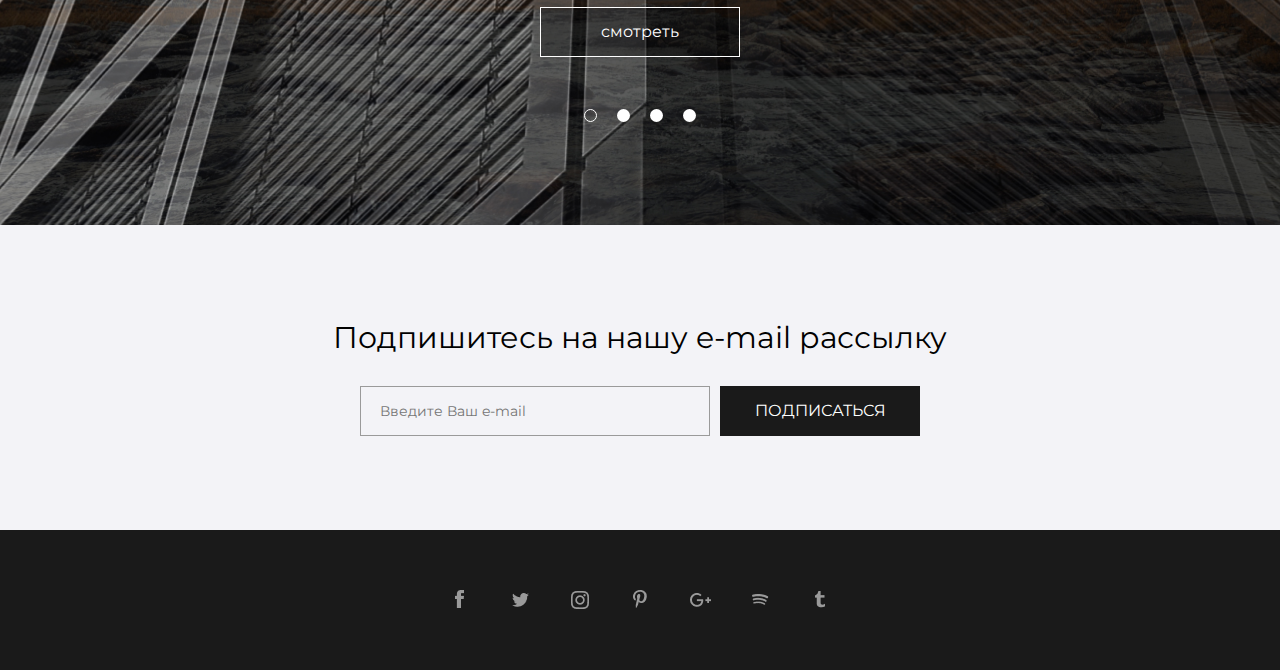
==== commit affb105b: "Сверстал вторую страницу" ====
--- a/index.html
+++ b/index.html
@@ -17,9 +17,9 @@
     </a>
     <nav class="main-nav">
       <ul class="main-nav__list">
-        <li class="main-nav__item"><a href="#">Современные здания</a></li>
-        <li class="main-nav__item"><a href="#">Старинные здания</a></li>
-        <li class="main-nav__item"><a href="#">Последние проекты</a></li>
+        <li class="main-nav__item"><a href="architect_news.html">Современные здания</a></li>
+        <li class="main-nav__item"><a href="architect_news.html">Старинные здания</a></li>
+        <li class="main-nav__item"><a href="architect_news.html">Последние проекты</a></li>
         <li class="main-nav__item"><a href="architect_news.html">Архитектурные новости</a></li>
       </ul>
     </nav>
--- a/css/style.css
+++ b/css/style.css
@@ -131,7 +131,7 @@
   color: #fff; }
 
 .page-header {
-  padding: 120px 0 40px 0; }
+  padding: 120px 0 45px 0; }
   .page-header .page-header__rows {
     display: -webkit-box;
     display: -ms-flexbox;
@@ -481,3 +481,124 @@
   .news .slider1 .slick-dots li.slick-active button {
     background-color: transparent;
     border: 1px solid #fff; }
+
+.main-breadcrumbs {
+  list-style: none;
+  display: -webkit-box;
+  display: -ms-flexbox;
+  display: flex;
+  font-size: 16px;
+  color: rgba(51, 51, 51, 0.5);
+  border-top: 1px solid rgba(0, 0, 0, 0.1);
+  padding: 20px 0 0 0; }
+  .main-breadcrumbs li:not(.active)::after {
+    content: '\005C';
+    margin: 0 10px 0 5px; }
+  .main-breadcrumbs li.active {
+    color: rgba(51, 51, 51, 0.5); }
+
+.main-content__heading {
+  font-weight: 700;
+  font-size: 16px;
+  line-height: 20px;
+  letter-spacing: 0.13em;
+  text-transform: uppercase; }
+
+.main-content .main-content__heading__num {
+  font-weight: 400;
+  font-size: 16px;
+  line-height: 22px;
+  color: rgba(51, 51, 51, 0.5);
+  margin: 0px 0 20px 0; }
+
+.main-content .news-list {
+  display: -webkit-box;
+  display: -ms-flexbox;
+  display: flex;
+  -webkit-box-pack: justify;
+      -ms-flex-pack: justify;
+          justify-content: space-between;
+  -ms-flex-wrap: wrap;
+      flex-wrap: wrap; }
+  .main-content .news-list li {
+    width: 277px; }
+    .main-content .news-list li a {
+      display: block;
+      font-weight: 500;
+      font-size: 16px;
+      line-height: 170%;
+      letter-spacing: 0.13em;
+      text-transform: uppercase;
+      color: #000000; }
+    .main-content .news-list li a:hover {
+      color: #D90000; }
+    .main-content .news-list li .image {
+      position: relative;
+      overflow: hidden;
+      margin: 0 0 20px 0; }
+    .main-content .news-list li img {
+      -o-object-fit: cover;
+         object-fit: cover; }
+    .main-content .news-list li button {
+      position: absolute;
+      width: 150px;
+      height: 46px;
+      bottom: 0px;
+      left: 0px;
+      font-weight: 400;
+      font-size: 12px;
+      line-height: 15px;
+      text-transform: uppercase;
+      letter-spacing: 0.13em;
+      color: #333333;
+      opacity: 0; }
+    .main-content .news-list li a:hover button {
+      opacity: 1; }
+    .main-content .news-list li button:after {
+      content: '';
+      background: url("../../arch_blog/img/news/Vector.svg") 0 0 no-repeat;
+      width: 10px;
+      height: 13px;
+      position: absolute;
+      bottom: calc(50% - 7px);
+      right: 18px;
+      opacity: 0; }
+    .main-content .news-list li a:hover button:after {
+      opacity: 1; }
+  .main-content .news-list li:nth-child(3n+2) {
+    width: 358px; }
+  .main-content .news-list li:nth-child(n+4) {
+    margin-top: 60px; }
+
+.main-content .number-page {
+  display: -webkit-box;
+  display: -ms-flexbox;
+  display: flex;
+  -webkit-box-pack: center;
+      -ms-flex-pack: center;
+          justify-content: center;
+  padding: 60px 0 120px 0; }
+  .main-content .number-page li {
+    margin: 0 10px 0 10px; }
+  .main-content .number-page .active a {
+    color: #d90000; }
+  .main-content .number-page .active::after {
+    content: '';
+    display: inline-block;
+    margin: 0 0 0 20px;
+    border-top: 1px solid #333;
+    width: 238.5px;
+    height: 5px; }
+  .main-content .number-page a {
+    font-weight: 500;
+    font-size: 16px;
+    line-height: 170%;
+    -webkit-box-align: center;
+        -ms-flex-align: center;
+            align-items: center;
+    text-align: center;
+    letter-spacing: 0.13em;
+    text-transform: uppercase;
+    color: #333333; }
+  .main-content .number-page a:hover {
+    color: #d90000; }
